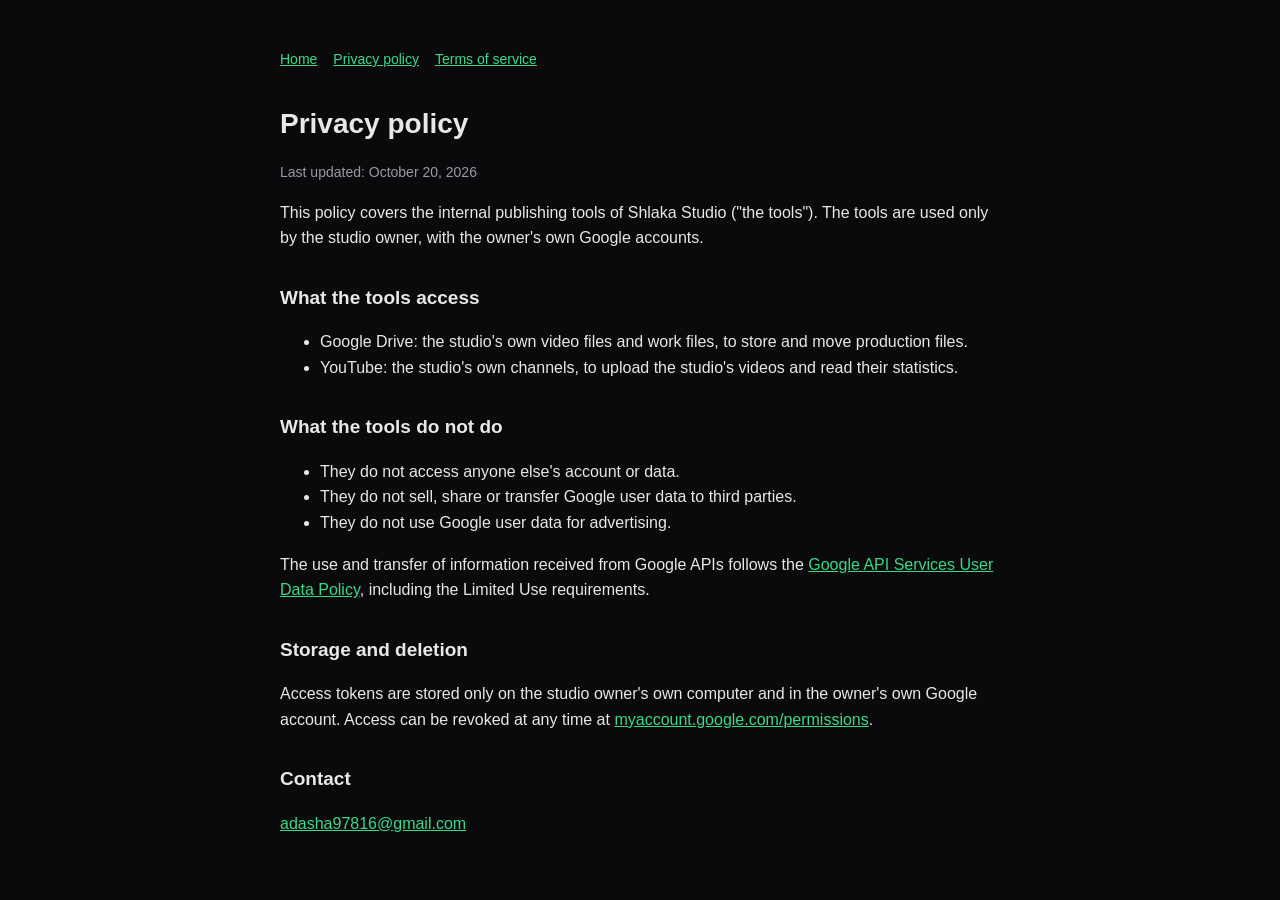
==== privacy.html @ b8c038b5 "Shlaka Studio site: home, privacy policy, terms Co-Authored-By: Claude Opus 5.5 <noreply@anthropic.c" ====
<!doctype html>
<html lang="en"><head><meta charset="utf-8"><meta name="viewport" content="width=device-width,initial-scale=1">
<title>Privacy Policy - Shlaka Studio</title><link rel="stylesheet" href="style.css"></head>
<body><main>
<nav><a href="index.html">Home</a><a href="privacy.html">Privacy policy</a><a href="terms.html">Terms of service</a></nav>
<h1>Privacy policy</h1>
<p class="muted">Last updated: October 20, 2026</p>
<p>This policy covers the internal publishing tools of Shlaka Studio ("the tools"). The tools are used only by the studio
owner, with the owner's own Google accounts.</p>
<h2>What the tools access</h2>
<ul>
<li>Google Drive: the studio's own video files and work files, to store and move production files.</li>
<li>YouTube: the studio's own channels, to upload the studio's videos and read their statistics.</li>
</ul>
<h2>What the tools do not do</h2>
<ul>
<li>They do not access anyone else's account or data.</li>
<li>They do not sell, share or transfer Google user data to third parties.</li>
<li>They do not use Google user data for advertising.</li>
</ul>
<p>The use and transfer of information received from Google APIs follows the
<a href="https://developers.google.com/terms/api-services-user-data-policy">Google API Services User Data Policy</a>,
including the Limited Use requirements.</p>
<h2>Storage and deletion</h2>
<p>Access tokens are stored only on the studio owner's own computer and in the owner's own Google account. Access can be
revoked at any time at <a href="https://myaccount.google.com/permissions">myaccount.google.com/permissions</a>.</p>
<h2>Contact</h2>
<p><a href="mailto:adasha97816@gmail.com">adasha97816@gmail.com</a></p>
</main></body></html>
---- style.css ----
:root{--bg:#0a0a0c;--fg:#e8e8ea;--muted:#9a9aa3;--accent:#39d98a}
body{margin:0;background:var(--bg);color:var(--fg);font:16px/1.6 -apple-system,BlinkMacSystemFont,"Segoe UI",Roboto,sans-serif}
main{max-width:720px;margin:0 auto;padding:48px 16px}
h1{font-size:28px;margin:0 0 8px}h2{font-size:19px;margin-top:32px}
a{color:var(--accent)}p,li{color:var(--fg)}.muted{color:var(--muted);font-size:14px}
nav{display:flex;gap:16px;margin-bottom:32px;font-size:14px}
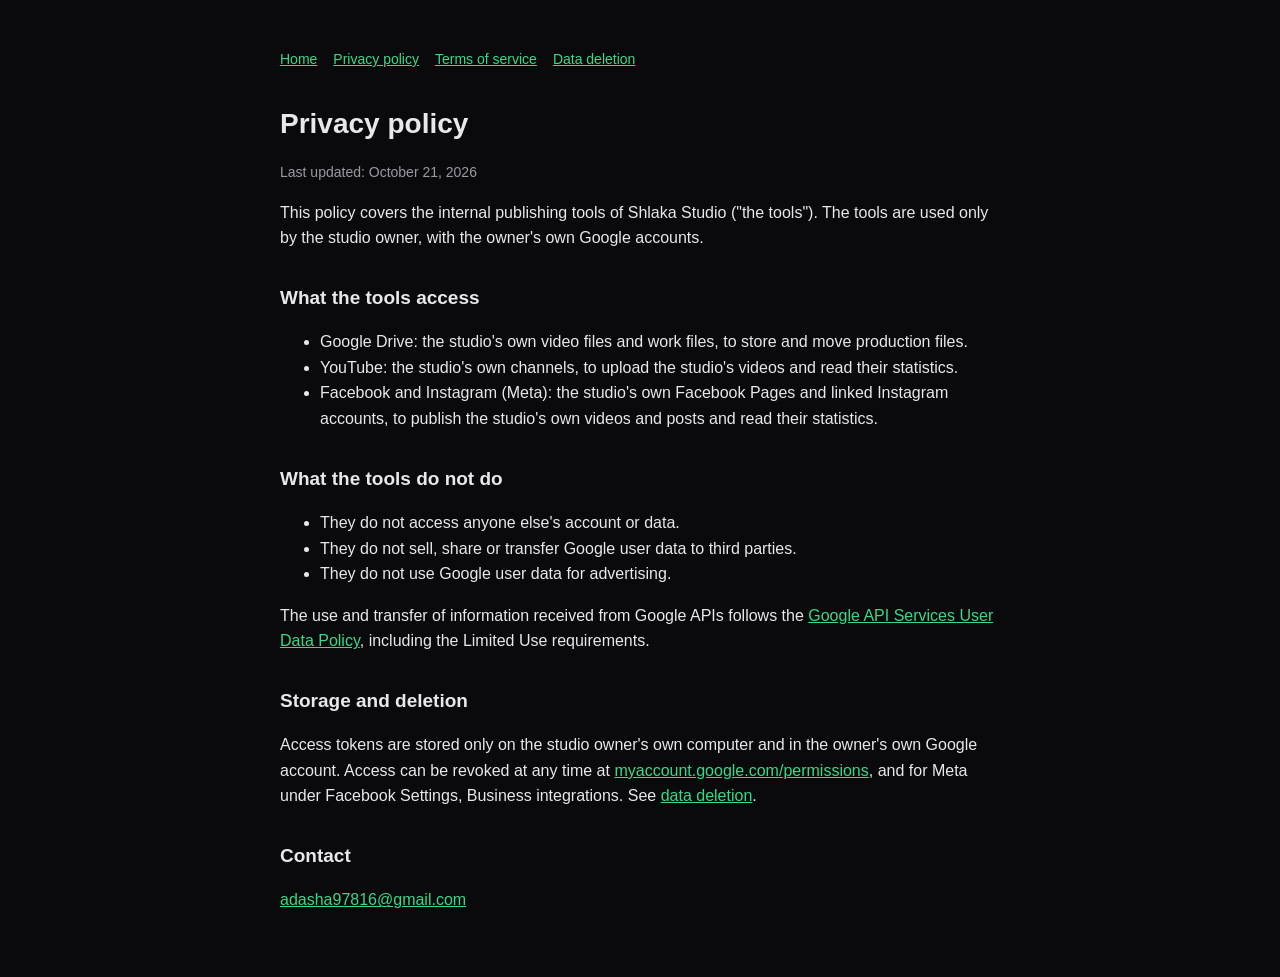
==== commit b5d81b8f: "Add data deletion page and Meta section to privacy policy" ====
--- a/privacy.html
+++ b/privacy.html
@@ -2,15 +2,17 @@
 <html lang="en"><head><meta charset="utf-8"><meta name="viewport" content="width=device-width,initial-scale=1">
 <title>Privacy Policy - Shlaka Studio</title><link rel="stylesheet" href="style.css"></head>
 <body><main>
-<nav><a href="index.html">Home</a><a href="privacy.html">Privacy policy</a><a href="terms.html">Terms of service</a></nav>
+<nav><a href="index.html">Home</a><a href="privacy.html">Privacy policy</a><a href="terms.html">Terms of service</a><a href="deletion.html">Data deletion</a></nav>
 <h1>Privacy policy</h1>
-<p class="muted">Last updated: October 20, 2026</p>
+<p class="muted">Last updated: October 21, 2026</p>
 <p>This policy covers the internal publishing tools of Shlaka Studio ("the tools"). The tools are used only by the studio
 owner, with the owner's own Google accounts.</p>
 <h2>What the tools access</h2>
 <ul>
 <li>Google Drive: the studio's own video files and work files, to store and move production files.</li>
 <li>YouTube: the studio's own channels, to upload the studio's videos and read their statistics.</li>
+<li>Facebook and Instagram (Meta): the studio's own Facebook Pages and linked Instagram accounts, to publish the studio's
+own videos and posts and read their statistics.</li>
 </ul>
 <h2>What the tools do not do</h2>
 <ul>
@@ -23,7 +25,8 @@
 including the Limited Use requirements.</p>
 <h2>Storage and deletion</h2>
 <p>Access tokens are stored only on the studio owner's own computer and in the owner's own Google account. Access can be
-revoked at any time at <a href="https://myaccount.google.com/permissions">myaccount.google.com/permissions</a>.</p>
+revoked at any time at <a href="https://myaccount.google.com/permissions">myaccount.google.com/permissions</a>, and for
+Meta under Facebook Settings, Business integrations. See <a href="deletion.html">data deletion</a>.</p>
 <h2>Contact</h2>
 <p><a href="mailto:adasha97816@gmail.com">adasha97816@gmail.com</a></p>
 </main></body></html>
